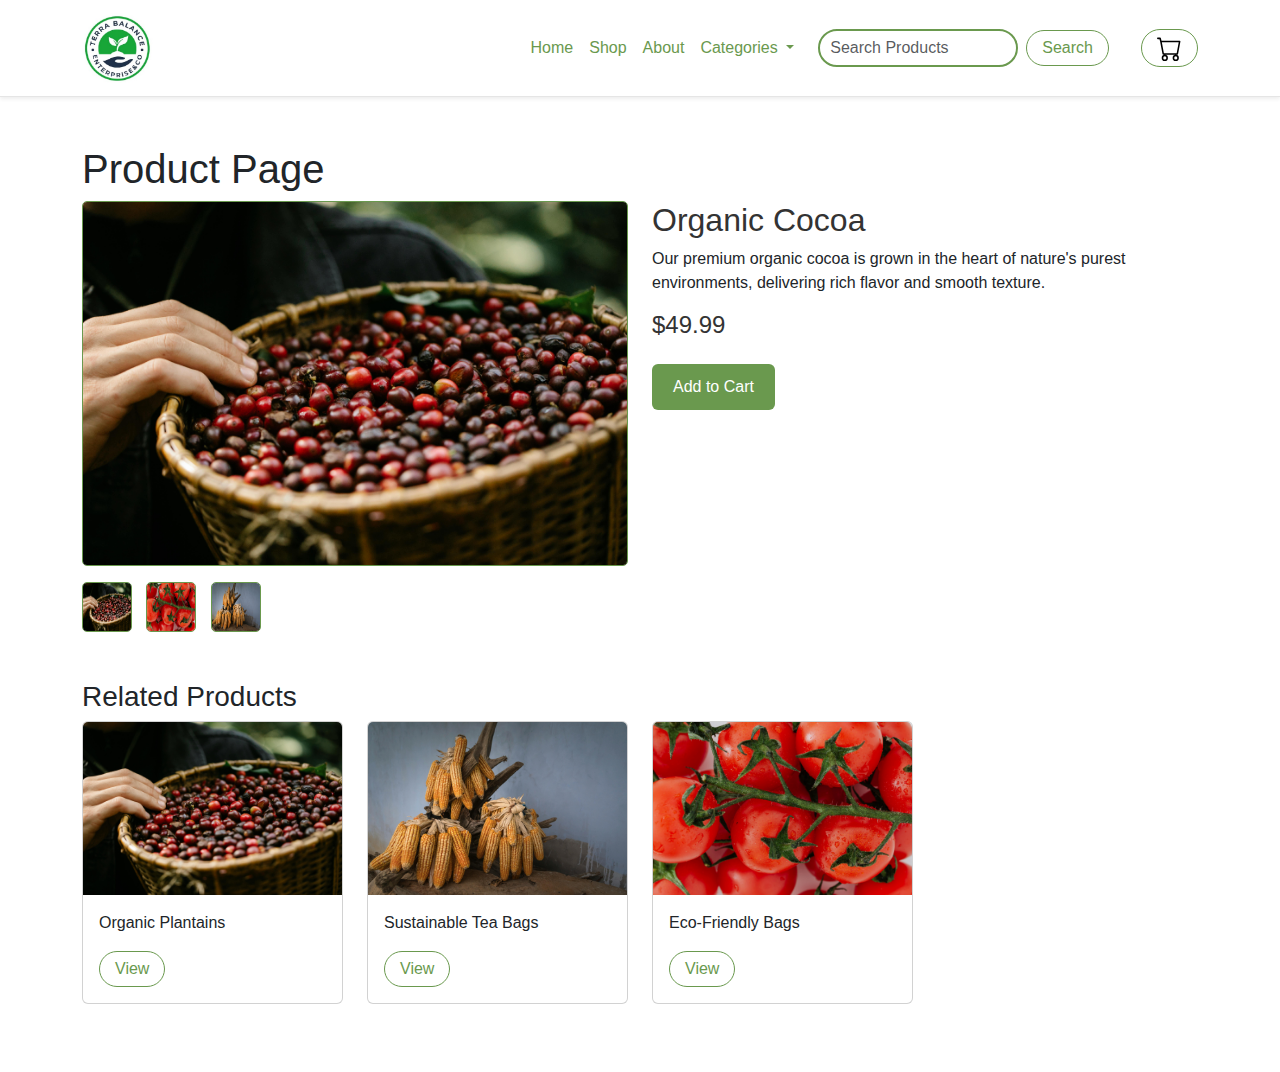
==== index.html @ 192c796f "initial commit" ====
<!DOCTYPE html>
<html lang="en">
<head>
    <meta name="description" content="Terra Balance | Products Page">
    <meta name="author" content="Terra">
    <meta charset="UTF-8">
    <meta name="viewport" content="width=device-width, initial-scale=1.0">
    <title>Products | Terra Balance</title>
    <link href="https://cdn.jsdelivr.net/npm/bootstrap@5.3.3/dist/css/bootstrap.min.css" rel="stylesheet" integrity="sha384-QWTKZyjpPEjISv5WaRU9OFeRpok6YctnYmDr5pNlyT2bRjXh0JMhjY6hW+ALEwIH" crossorigin="anonymous">    
    <link rel="stylesheet" href="styles/styles.css">
</head>
<body>
    <nav class="navbar navbar-expand-lg bg-white shadow-sm">
        <div class="container">
            <!-- Logo -->
            <a class="navbar-brand" href="#">
                <img src="images/Screenshot 2024-12-16 181623.png" alt="terra-balance logo">
            </a>
            <!-- Toggler for mobile -->
            <button class="navbar-toggler" type="button" data-bs-toggle="collapse" data-bs-target="#navbarNav" aria-controls="navbarNav" aria-expanded="false" aria-label="Toggle navigation">
                <span class="navbar-toggler-icon"></span>
            </button>
            <!-- Navbar Links -->
            <div class="collapse navbar-collapse" id="navbarNav">
                <ul class="navbar-nav ms-auto mb-2 mb-lg-0">
                    <li class="nav-item">
                        <a class="nav-link active nav-text" href="index.html">Home</a>
                    </li>
                    <li class="nav-item">
                        <a class="nav-link nav-text" href="#">Shop</a>
                    </li>
                    <li class="nav-item">
                        <a class="nav-link nav-text" href="#">About</a>
                    </li>
                    <li class="nav-item dropdown">
                        <a class="nav-link dropdown-toggle nav-text" href="#" role="button" data-bs-toggle="dropdown">
                            Categories
                        </a>
                        <ul class="dropdown-menu">
                            <li><a class="dropdown-item" href="#">Cocoa</a></li>
                            <li><a class="dropdown-item" href="#">Plantains</a></li>
                            <li><hr class="dropdown-divider"></li>
                            <li><a class="dropdown-item" href="#">Other Products</a></li>
                        </ul>
                    </li>
                </ul>
                <!-- Search Form -->
                <form class="d-flex ms-3" role="search">
                    <input class="form-control me-2" type="search" placeholder="Search Products" aria-label="Search">
                    <button class="btn btn-outline-success btn-custom" type="submit">Search</button>
                </form>
    
                <!-- Cart Icon -->
                <div class="ms-3">
                    <a href="cart.html" class="btn btn-custom ms-3 position-relative">
                        <img src="images/cart.svg" alt="Cart Icon" style="width: 25px; height: 25px;">
                        <span id="cart-badge" class="position-absolute top-0 start-100 translate-middle badge rounded-pill" style="font-size: 0.8rem; display: none;">0</span>
                    </a>
                </div>
            </div>
        </div>
    </nav>




    <section class="product-description container my-5">
        <h1>Product Page</h1>
        <div class="row">
            <!-- Product Images -->
            <div class="col-md-6">
                <div class="product-images">
                    <!-- Main product image -->
                    <img id="main-image" src="images/karnel.jpg" alt="Product" class="img-fluid">
                    <!-- Thumbnail images -->
                    <div class="thumbnail-images mt-3">
                        <img src="images/karnel.jpg" alt="Thumbnail 1" class="thumb-image" onclick="changeImage(this)">
                        <img src="images/tomatoes.jpg" alt="Thumbnail 2" class="thumb-image" onclick="changeImage(this)">
                        <img src="images/pexels-quang-nguyen-vinh-222549-2131901.jpg" alt="Thumbnail 3" class="thumb-image" onclick="changeImage(this)">
                    </div>
                </div>
            </div>
            
            <!-- Product Information -->
            <div class="col-md-6">
                <h2 id="product-name">Organic Cocoa</h2>
                <p id="product-description">Our premium organic cocoa is grown in the heart of nature's purest environments, delivering rich flavor and smooth texture.</p>
                <h4 id="product-price">$49.99</h4>
            
                <!-- Add to Cart / Increment Button -->
                <div class="cart-control mt-4">
                    <button id="add-to-cart-btn" class="btn bt-sec">Add to Cart</button>
                    <div id="increment-btns" class="d-none mt-3 d-flex align-items-center">
                        <button id="decrease-btn" class="btn bt-sec me-3">-</button> <!-- Move minus button to the left -->
                        <span id="quantity" class="mx-3">1</span> <!-- Quantity display in the center -->
                        <button id="increase-btn" class="btn bt-sec">+</button> <!-- Plus button stays on the right -->
                    </div>
                </div>
                
            </div>
            
        
        <!-- Related Products Section -->
        <div class="related-products mt-5">
            <h3>Related Products</h3>
            <div class="row" id="related-products">
                <!-- Example related products -->
                <div class="col-md-3">
                    <div class="card">
                        <img src="images/karnel.jpg" class="card-img-top" alt="Related Product 1">
                        <div class="card-body">
                            <p class="card-text">Organic Plantains</p>
                            <button class="btn btn-custom">View</button>
                        </div>
                    </div>
                </div>
                <div class="col-md-3">
                    <div class="card">
                        <img src="images/pexels-quang-nguyen-vinh-222549-2131901.jpg" class="card-img-top" alt="Related Product 2">
                        <div class="card-body">
                            <p class="card-text">Sustainable Tea Bags</p>
                            <button class="btn btn-custom">View</button>
                        </div>
                    </div>
                </div>
                <div class="col-md-3">
                    <div class="card">
                        <img src="images/tomatoes.jpg" class="card-img-top" alt="Related Product 3">
                        <div class="card-body">
                            <p class="card-text">Eco-Friendly Bags</p>
                            <button class="btn btn-custom">View</button>
                        </div>
                    </div>
                </div>
            </div>
        </div>
    </section>


    <!-- JS -->

    





    <!-- JS & Bootstrap JS -->
    <script src="https://cdn.jsdelivr.net/npm/bootstrap@5.3.3/dist/js/bootstrap.bundle.min.js" integrity="sha384-YvpcrYf0tY3lHB60NNkmXc5s9fDVZLESaAA55NDzOxhy9GkcIdslK1eN7N6jIeHz" crossorigin="anonymous"></script>
    <script src="js/main.js"></script>
    <script>
        let cart = JSON.parse(localStorage.getItem('cart')) || [];
    
        // Function to save cart to localStorage
        function saveCart() {
            localStorage.setItem('cart', JSON.stringify(cart));
            updateCartIcon();
        }
    
        // Update Cart Icon
        function updateCartIcon() {
            const cartBadge = document.getElementById("cart-badge");
            const totalItems = cart.reduce((total, item) => total + item.quantity, 0);
            if (totalItems > 0) {
                cartBadge.style.display = "block";
                cartBadge.textContent = totalItems;
            } else {
                cartBadge.style.display = "none";
            }
        }
    
        // Find a cart item by product ID
        function findCartItem(productId) {
            return cart.find(item => item.id === productId);
        }
    
        // Handle Add to Cart button click
        document.getElementById("add-to-cart-btn").addEventListener("click", function() {
            const productId = "12345";  // Replace with actual product ID
            const productName = document.getElementById("product-name").textContent;
            const productPrice = parseFloat(document.getElementById("product-price").textContent.replace('$', ''));
            const quantity = parseInt(document.getElementById("quantity").value);
    
            let cartItem = findCartItem(productId);
            if (cartItem) {
                cartItem.quantity += quantity;  // Update quantity if the product is already in the cart
            } else {
                cartItem = {
                    id: productId,
                    name: productName,
                    price: productPrice,
                    quantity: quantity
                };
                cart.push(cartItem);  // Add new product to the cart
            }
    
            // Save cart to localStorage
            saveCart();
    
            // Optionally, update the UI (like quantity of items in cart)
            updateCartIcon();
        });
    
        // Initialize cart icon on page load
        window.addEventListener("load", function() {
            updateCartIcon();
        });
    </script>

</body>
</html>
---- styles/styles.css ----
/* Terra Balance Colors */
:root {
    --primary-color: #6A994E; /* Text Color */
    --secondary-color: #386641; /* Logo and Buttons */
    --accent-color: #A7C957; /* Lighter green */
    --white-color: #FFFFFF;
    --shadow-color: rgba(0, 0, 0, 0.1);
}

/* General Reset */
body {
    margin: 0;
    padding: 0;
    font-family: Arial, sans-serif;
}

/* Navbar Customizations */
.navbar {
    border-bottom: 1px solid var(--shadow-color);
}

.navbar-brand {
    color: var(--secondary-color) !important;
}

.nav-text {
    color: var(--primary-color) !important;
    font-weight: 500;
    transition: color 0.3s ease;
}

/* Logo Size Control */
.navbar-brand img {
    height: 70px; /* Adjust the height to your preferred size */
    width: auto;  /* Maintain aspect ratio */
}

.nav-text:hover {
    color: var(--accent-color) !important;
}

/* Dropdown Menu */
.dropdown-menu {
    border: none;
    box-shadow: 0px 4px 8px var(--shadow-color);
}

.dropdown-item {
    color: var(--primary-color);
}

.dropdown-item:hover {
    background-color: var(--accent-color);
    color: var(--white-color);
}

/* Search Form */
form {
    display: flex;
    align-items: center;
}

input[type="search"] {
    border: 2px solid var(--primary-color);
    padding: 5px 10px;
    border-radius: 30px;
    width: 200px;
    margin-right: 10px;
    transition: all 0.3s ease;
}

/* Focus effect on search input */
input[type="search"]:focus {
    outline: none;
    border-color: var(--secondary-color);
    box-shadow: 0px 0px 5px var(--secondary-color);
}

.bt-sec {
    color: var(--white-color);
    background-color: var(--primary-color);
}
.bt-sec:hover {
    background-color: var(--primary-color) !important;
    color: var(--white-color) !important;
    border-color: var(--primary-color) !important;
    box-shadow: none !important; /* Remove Bootstrap's shadow effect, if any */
    text-decoration: none !important; /* Remove underline or text styles, if added */
}


.btn-custom {
    border-color: var(--primary-color);
    color: var(--primary-color);
    border-radius: 30px;
    padding: 5px 15px;
    font-size: 1rem;
    transition: all 0.3s ease;
}


.btn-custom:hover {
    background-color: var(--primary-color);
    color: var(--white-color);
}

/* Product Images */
.product-images img {
    width: 100%;
    height: auto;
    border: solid 1px var(--primary-color);
    border-radius: 5px;
}

/* Thumbnail images */
.thumbnail-images img {
    width: 50px;
    height: 50px;
    margin-right: 10px;
    cursor: pointer;
    transition: opacity 0.3s ease;
}

.thumbnail-images img:hover {
    opacity: 0.7;
}

/* Product Information */
.product-description h2, .product-description h4 {
    color: #333;
}

.cart-control button {
    padding: 10px 20px;
}

/* Related Products */
.related-products .card {
    margin-bottom: 20px;
}

.related-products .card img {
    width: 100%;
    height: auto;
}
.increment-btn {
    padding: 5px 10px; /* Adjust the padding to make it smaller */
    background-color: var(--secondary-color); /* Ensure it matches your color scheme */
    color: var(--white-color); /* Text color for contrast */
}
#cart-badge {
    background-color: var(--accent-color); /* Color matching your theme */
    color: var(--white-color);
    font-size: 0.8rem;
    display: none; /* Hidden by default */
    min-width: 1.5rem;
    height: 1.5rem;
    line-height: 1.5rem;
    text-align: center;
    border-radius: 50%;
}


/* Cart Page Styling */
.cart-page {
    padding: 30px;
    background-color: var(--white-color);
    box-shadow: 0px 4px 8px var(--shadow-color);
    border-radius: 10px;
    max-width: 1200px;
    margin: 0 auto;
}

/* Cart Header */
.cart-page h2 {
    font-size: 2rem;
    color: var(--primary-color);
    margin-bottom: 20px;
}

/* Cart Items Container */
#cart-items {
    margin-bottom: 20px;
}

/* Individual Cart Item Styling */
#cart-items .cart-item {
    padding: 15px;
    border: 1px solid #ddd;
    border-radius: 8px;
    background-color: #f7f7f7;
    margin-bottom: 15px;
    display: flex;
    justify-content: space-between;
    align-items: center;
}

.cart-item img {
    width: 80px;
    height: 80px;
    border-radius: 5px;
}

.cart-item h5 {
    font-size: 1.25rem;
    color: var(--primary-color);
}

.cart-item p {
    font-size: 1rem;
    color: #555;
}

.cart-item .remove-btn {
    background-color: var(--secondary-color);
    color: var(--white-color);
    border: none;
    padding: 5px 10px;
    border-radius: 5px;
    cursor: pointer;
    transition: background-color 0.3s ease;
}

.cart-item .remove-btn:hover {
    background-color: var(--accent-color);
}

/* Cart Summary */
.cart-summary {
    margin-top: 30px;
    padding: 20px;
    background-color: #f7f7f7;
    border-radius: 8px;
    box-shadow: 0px 4px 8px var(--shadow-color);
}

.cart-summary h4 {
    font-size: 1.5rem;
    color: var(--primary-color);
}

.cart-summary p {
    font-size: 1.1rem;
    color: #555;
    margin-bottom: 10px;
}

/* Checkout Button */
.checkout-btn {
    display: block;
    width: 100%;
    padding: 15px;
    background-color: var(--secondary-color);
    color: var(--white-color);
    font-size: 1.2rem;
    text-align: center;
    border: none;
    border-radius: 5px;
    cursor: pointer;
    transition: background-color 0.3s ease;
}

.checkout-btn:hover {
    background-color: var(--accent-color);
}

/* Quantity Controls */
.cart-item .increment-btn {
    padding: 5px 10px; /* Adjust padding for smaller size */
    background-color: var(--secondary-color); /* Matches the theme */
    color: var(--white-color); /* Text color for contrast */
    border: none;
    border-radius: 5px;
    cursor: pointer;
}

.cart-item .increment-btn:hover {
    background-color: var(--accent-color);
}

/* Cart Badge Styling */
#cart-badge {
    background-color: var(--accent-color); /* Matching theme */
    color: var(--white-color);
    font-size: 0.8rem;
    display: none; /* Hidden by default */
    min-width: 1.5rem;
    height: 1.5rem;
    line-height: 1.5rem;
    text-align: center;
    border-radius: 50%;
}
#cart-items img {
    max-width: 100%;
    height: auto;
    border-radius: 8px;
}
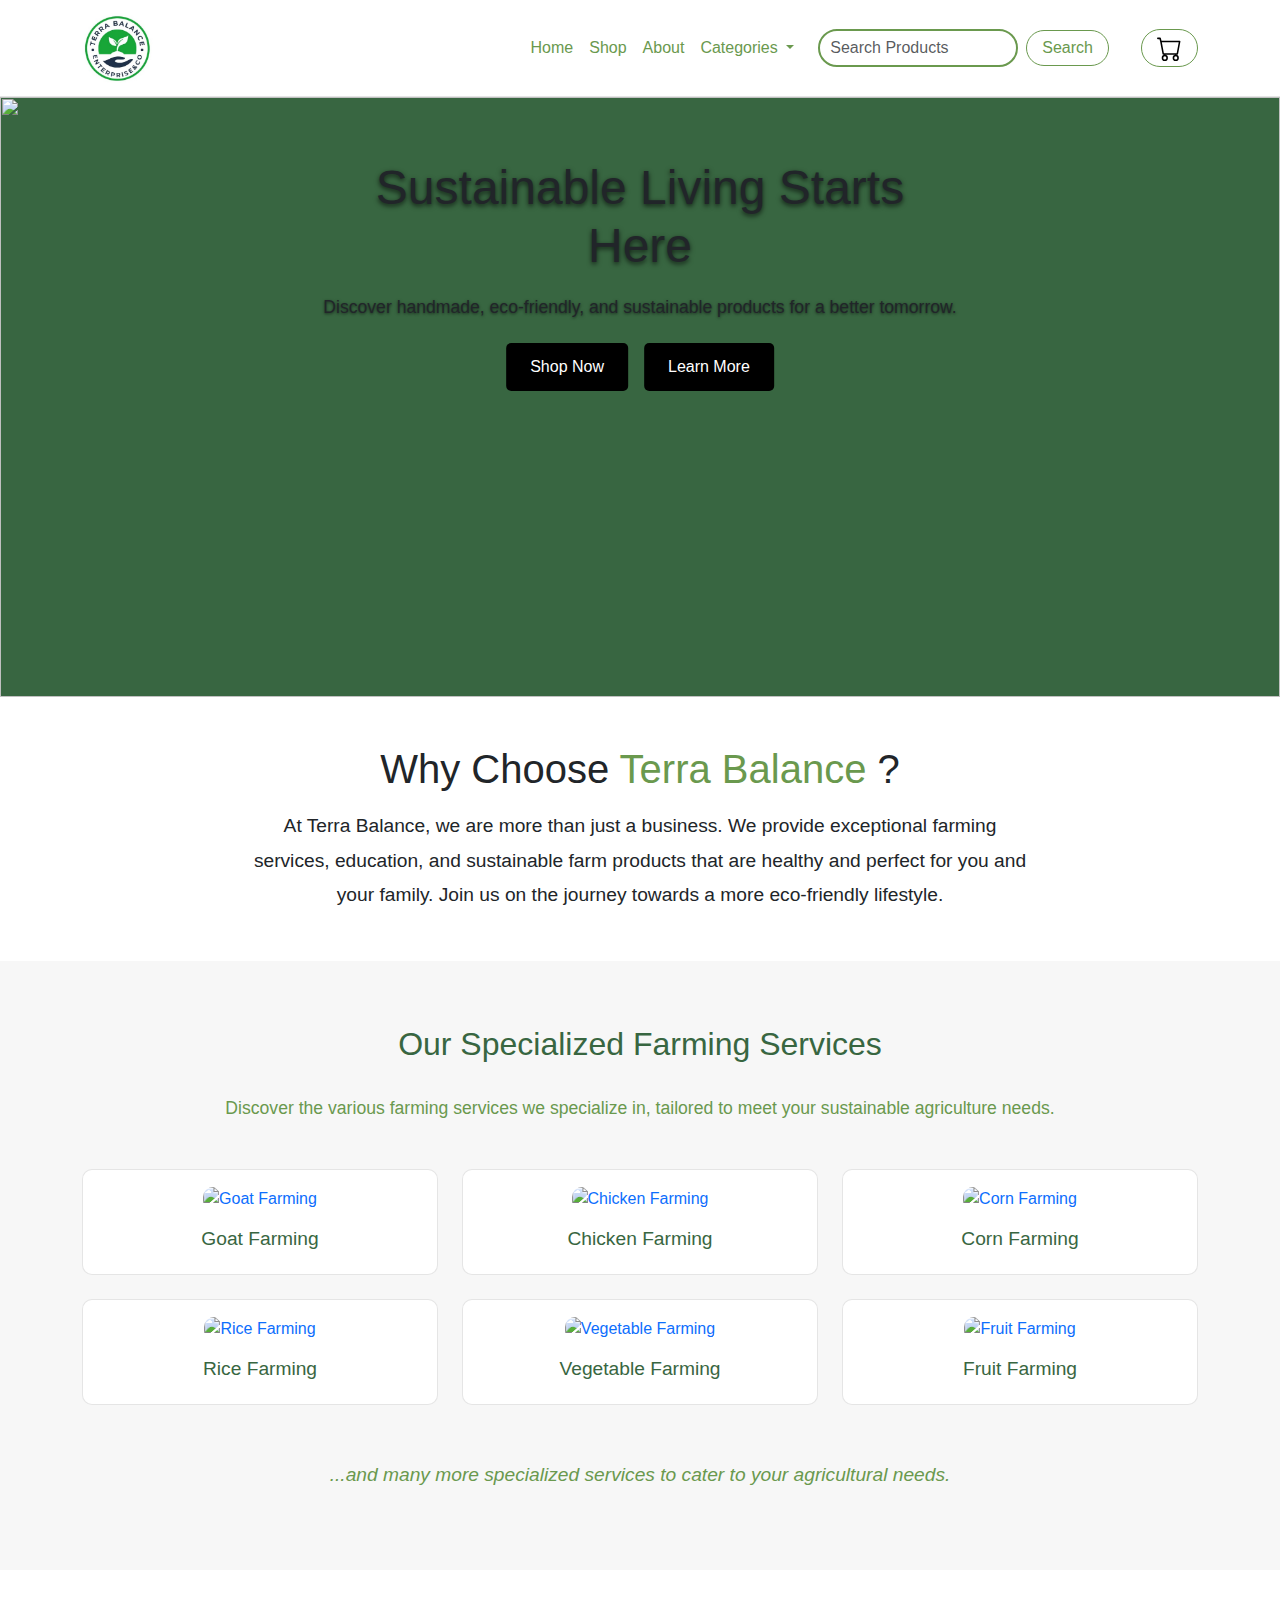
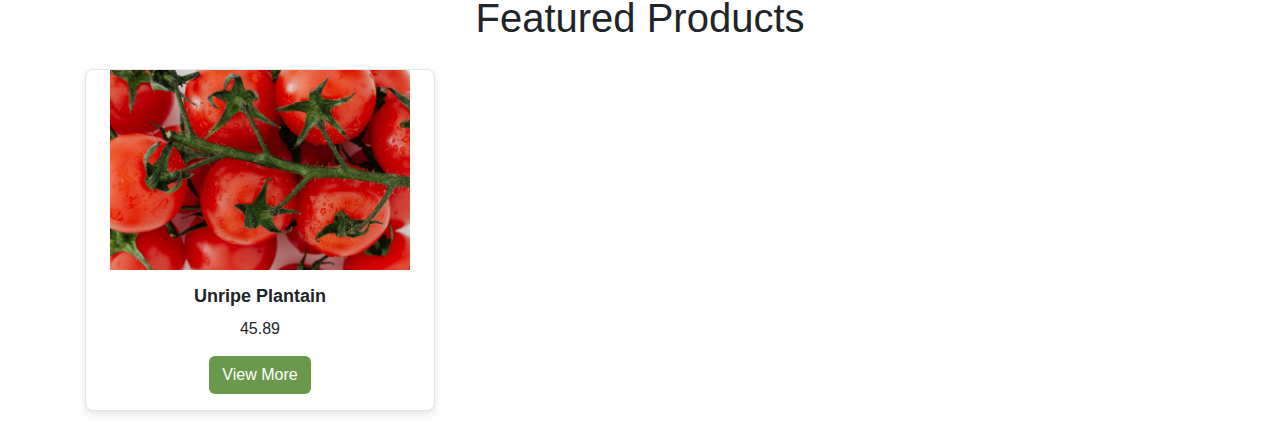
==== commit 029e2d63: "pages re-order" ====
--- a/index.html
+++ b/index.html
@@ -5,7 +5,7 @@
     <meta name="author" content="Terra">
     <meta charset="UTF-8">
     <meta name="viewport" content="width=device-width, initial-scale=1.0">
-    <title>Products | Terra Balance</title>
+    <title>Home | Terra Balance</title>
     <link href="https://cdn.jsdelivr.net/npm/bootstrap@5.3.3/dist/css/bootstrap.min.css" rel="stylesheet" integrity="sha384-QWTKZyjpPEjISv5WaRU9OFeRpok6YctnYmDr5pNlyT2bRjXh0JMhjY6hW+ALEwIH" crossorigin="anonymous">    
     <link rel="stylesheet" href="styles/styles.css">
 </head>
@@ -27,7 +27,7 @@
                         <a class="nav-link active nav-text" href="index.html">Home</a>
                     </li>
                     <li class="nav-item">
-                        <a class="nav-link nav-text" href="#">Shop</a>
+                        <a class="nav-link nav-text" href="products.html">Shop</a>
                     </li>
                     <li class="nav-item">
                         <a class="nav-link nav-text" href="#">About</a>
@@ -63,149 +63,124 @@
 
 
 
+    <main>
 
-    <section class="product-description container my-5">
-        <h1>Product Page</h1>
-        <div class="row">
-            <!-- Product Images -->
-            <div class="col-md-6">
-                <div class="product-images">
-                    <!-- Main product image -->
-                    <img id="main-image" src="images/karnel.jpg" alt="Product" class="img-fluid">
-                    <!-- Thumbnail images -->
-                    <div class="thumbnail-images mt-3">
-                        <img src="images/karnel.jpg" alt="Thumbnail 1" class="thumb-image" onclick="changeImage(this)">
-                        <img src="images/tomatoes.jpg" alt="Thumbnail 2" class="thumb-image" onclick="changeImage(this)">
-                        <img src="images/pexels-quang-nguyen-vinh-222549-2131901.jpg" alt="Thumbnail 3" class="thumb-image" onclick="changeImage(this)">
+        <section class="hero">
+            <img src="images\pexels-quang-nguyen-vinh-222549-2131784.jpg" alt="" class="hero-image">
+            <h1>Sustainable Living Starts Here</h1>
+            <p class="hero-para">Discover handmade, eco-friendly, and sustainable products for a better tomorrow.</p>
+            <div class="hero-buttons">
+                <a href="products.html" class="btn bt-sec">Shop Now</a>
+                <a href="" class="btn bt-sec">Learn More</a>
+            </div>
+        </section>
+    
+        <section class="company-brief container-fluid">
+            <div class="container brief-contents">
+                <h2 class="section-title">Why Choose <span>Terra Balance</span> ?</h2>
+                <p class="brief-text">
+                    At Terra Balance, we are more than just a business. We provide exceptional farming services, education, and sustainable farm products that are healthy and perfect for you and your family. Join us on the journey towards a more eco-friendly lifestyle.
+                </p>
+            </div>
+        </section>
+    
+    
+        <section class="specialized-farming container-fluid">
+            <div class="container">
+                <h2 class="section-title-ii">Our Specialized Farming Services</h2>
+                <p class="section-description">Discover the various farming services we specialize in, tailored to meet your sustainable agriculture needs.</p>
+                <div class="row farming-cards">
+                    <div class="col-md-4 col-sm-6 mb-4">
+                        <a href="#" class="farming-card">
+                            <img src="media\images\tomatoes.jpg" alt="Goat Farming">
+                            <h3>Goat Farming</h3>
+                        </a>
+                    </div>
+                    <div class="col-md-4 col-sm-6 mb-4">
+                        <a href="#" class="farming-card">
+                            <img src="/static/images/chicken-farming.jpg" alt="Chicken Farming">
+                            <h3>Chicken Farming</h3>
+                        </a>
+                    </div>
+                    <div class="col-md-4 col-sm-6 mb-4">
+                        <a href="#" class="farming-card">
+                            <img src="/static/images/corn-farming.jpg" alt="Corn Farming">
+                            <h3>Corn Farming</h3>
+                        </a>
+                    </div>
+                    <div class="col-md-4 col-sm-6 mb-4">
+                        <a href="#" class="farming-card">
+                            <img src="/static/images/rice-farming.jpg" alt="Rice Farming">
+                            <h3>Rice Farming</h3>
+                        </a>
+                    </div>
+                    <div class="col-md-4 col-sm-6 mb-4">
+                        <a href="#" class="farming-card">
+                            <img src="/static/images/vegetable-farming.jpg" alt="Vegetable Farming">
+                            <h3>Vegetable Farming</h3>
+                        </a>
+                    </div>
+                    <div class="col-md-4 col-sm-6 mb-4">
+                        <a href="#" class="farming-card">
+                            <img src="/static/images/fruit-farming.jpg" alt="Fruit Farming">
+                            <h3>Fruit Farming</h3>
+                        </a>
                     </div>
                 </div>
+                <p class="section-footer">...and many more specialized services to cater to your agricultural needs.</p>
             </div>
+        </section>
+    
+    
+        <section>
+            <h1 class="text-center my-4">Featured Products</h1>
+            <div class="container">
+                <div class="row">
+
+                    <div class="col-md-4 mb-4">
+                        <div class="card featured-card">
+                            <img 
+                                src="images/tomatoes.jpg" 
+                                class="card-img-top" 
+                                alt=""
+                            >
+                            <div class="card-body text-center">
+                                <h5 class="card-title">Unripe Plantain</h5>
+                                <p class="card-price">45.89</p>
+                                <a href="products.html" class="btn bt-sec">
+                                    View More
+                                </a>
+                            </div>
+                        </div>
+                    </div>                
+            </div>
+    </div>
+    
             
-            <!-- Product Information -->
-            <div class="col-md-6">
-                <h2 id="product-name">Organic Cocoa</h2>
-                <p id="product-description">Our premium organic cocoa is grown in the heart of nature's purest environments, delivering rich flavor and smooth texture.</p>
-                <h4 id="product-price">$49.99</h4>
-            
-                <!-- Add to Cart / Increment Button -->
-                <div class="cart-control mt-4">
-                    <button id="add-to-cart-btn" class="btn bt-sec">Add to Cart</button>
-                    <div id="increment-btns" class="d-none mt-3 d-flex align-items-center">
-                        <button id="decrease-btn" class="btn bt-sec me-3">-</button> <!-- Move minus button to the left -->
-                        <span id="quantity" class="mx-3">1</span> <!-- Quantity display in the center -->
-                        <button id="increase-btn" class="btn bt-sec">+</button> <!-- Plus button stays on the right -->
-                    </div>
-                </div>
-                
-            </div>
-            
+        </section>
         
-        <!-- Related Products Section -->
-        <div class="related-products mt-5">
-            <h3>Related Products</h3>
-            <div class="row" id="related-products">
-                <!-- Example related products -->
-                <div class="col-md-3">
-                    <div class="card">
-                        <img src="images/karnel.jpg" class="card-img-top" alt="Related Product 1">
-                        <div class="card-body">
-                            <p class="card-text">Organic Plantains</p>
-                            <button class="btn btn-custom">View</button>
-                        </div>
-                    </div>
-                </div>
-                <div class="col-md-3">
-                    <div class="card">
-                        <img src="images/pexels-quang-nguyen-vinh-222549-2131901.jpg" class="card-img-top" alt="Related Product 2">
-                        <div class="card-body">
-                            <p class="card-text">Sustainable Tea Bags</p>
-                            <button class="btn btn-custom">View</button>
-                        </div>
-                    </div>
-                </div>
-                <div class="col-md-3">
-                    <div class="card">
-                        <img src="images/tomatoes.jpg" class="card-img-top" alt="Related Product 3">
-                        <div class="card-body">
-                            <p class="card-text">Eco-Friendly Bags</p>
-                            <button class="btn btn-custom">View</button>
-                        </div>
-                    </div>
-                </div>
-            </div>
-        </div>
-    </section>
+        
+        
+        
+    
+    
+    
+    
+    </main>
 
-
-    <!-- JS -->
-
-    
+      
 
 
 
 
 
+
+    <!-- JS -->
+
     <!-- JS & Bootstrap JS -->
     <script src="https://cdn.jsdelivr.net/npm/bootstrap@5.3.3/dist/js/bootstrap.bundle.min.js" integrity="sha384-YvpcrYf0tY3lHB60NNkmXc5s9fDVZLESaAA55NDzOxhy9GkcIdslK1eN7N6jIeHz" crossorigin="anonymous"></script>
     <script src="js/main.js"></script>
-    <script>
-        let cart = JSON.parse(localStorage.getItem('cart')) || [];
-    
-        // Function to save cart to localStorage
-        function saveCart() {
-            localStorage.setItem('cart', JSON.stringify(cart));
-            updateCartIcon();
-        }
-    
-        // Update Cart Icon
-        function updateCartIcon() {
-            const cartBadge = document.getElementById("cart-badge");
-            const totalItems = cart.reduce((total, item) => total + item.quantity, 0);
-            if (totalItems > 0) {
-                cartBadge.style.display = "block";
-                cartBadge.textContent = totalItems;
-            } else {
-                cartBadge.style.display = "none";
-            }
-        }
-    
-        // Find a cart item by product ID
-        function findCartItem(productId) {
-            return cart.find(item => item.id === productId);
-        }
-    
-        // Handle Add to Cart button click
-        document.getElementById("add-to-cart-btn").addEventListener("click", function() {
-            const productId = "12345";  // Replace with actual product ID
-            const productName = document.getElementById("product-name").textContent;
-            const productPrice = parseFloat(document.getElementById("product-price").textContent.replace('$', ''));
-            const quantity = parseInt(document.getElementById("quantity").value);
-    
-            let cartItem = findCartItem(productId);
-            if (cartItem) {
-                cartItem.quantity += quantity;  // Update quantity if the product is already in the cart
-            } else {
-                cartItem = {
-                    id: productId,
-                    name: productName,
-                    price: productPrice,
-                    quantity: quantity
-                };
-                cart.push(cartItem);  // Add new product to the cart
-            }
-    
-            // Save cart to localStorage
-            saveCart();
-    
-            // Optionally, update the UI (like quantity of items in cart)
-            updateCartIcon();
-        });
-    
-        // Initialize cart icon on page load
-        window.addEventListener("load", function() {
-            updateCartIcon();
-        });
-    </script>
+
 
 </body>
 </html>
--- a/styles/styles.css
+++ b/styles/styles.css
@@ -13,6 +13,9 @@
     padding: 0;
     font-family: Arial, sans-serif;
 }
+a {
+    text-decoration: none;
+}
 
 /* Navbar Customizations */
 .navbar {
@@ -144,7 +147,7 @@
     height: auto;
 }
 .increment-btn {
-    padding: 5px 10px; /* Adjust the padding to make it smaller */
+    padding: 3px 5px; /* Adjust the padding to make it smaller */
     background-color: var(--secondary-color); /* Ensure it matches your color scheme */
     color: var(--white-color); /* Text color for contrast */
 }
@@ -296,4 +299,256 @@
     border-radius: 8px;
 }
 
-
+.card {
+    transition: transform 0.3s ease, box-shadow 0.3s ease;
+    box-shadow: 0px 4px 8px rgba(0, 0, 0, 0.1);
+    margin: 3px;
+  }
+  
+  .card:hover {
+    transform: translateY(-10px);
+    box-shadow: 0px 8px 16px rgba(0, 0, 0, 0.2);
+  }
+  
+  .card img {
+    object-fit: contain;
+    height: 200px;
+  }
+  
+
+
+  /* home page styles */
+  .hero {
+    position: relative;
+    text-align: center;
+    background-color: var(--secondary-color);
+}
+
+.hero img {
+    width: 100%;
+    height: 600px; /* Keep your specified height */
+    object-fit: cover;
+    display: block;
+}
+  .hero h1 {
+    font-family: var(--font-heading);
+    font-size: 3rem;
+    position: absolute;
+    top: 20%;
+    left: 50%;
+    transform: translate(-50%, -50%);
+    color: var(--accent2-color);
+    z-index: 1;
+    text-shadow: 0 2px 5px rgba(0, 0, 0, 0.7); /* Enhances text readability */
+    margin: 0;
+}
+
+.hero-para {
+    font-family: var(--font-heading);
+    position: absolute;
+    font-size: 1.1rem;
+    top: 35%;
+    left: 50%;
+    transform: translate(-50%, -50%);
+    color: var(--accent2-color);
+    text-shadow: 0 1px 3px rgba(0, 0, 0, 0.6);
+    line-height: 1.5;
+    margin: 0;
+}
+
+.hero-buttons {
+    position: absolute;
+    top: 45%;
+    left: 50%;
+    transform: translate(-50%, -50%);
+    display: flex;
+    gap: 1rem;
+}
+
+.hero-buttons .btn {
+    font-family: var(--font-heading);
+    background-color: black; /* Ensures the button stands out */
+    color: #FFFFFF;
+    text-decoration: none;
+    padding: 0.75rem 1.5rem;
+    font-size: 1rem;
+    border: none;
+    border-radius: 5px;
+    cursor: pointer;
+    transition: transform 0.3s ease, background-color 0.3s ease;
+}
+
+.hero-buttons .btn:hover {
+    transform: scale(1.05); /* Slightly enlarges the button */
+    background-color: var(--accent3-color); /* Change to a distinct hover color */
+}
+
+/* Responsive Design */
+@media (max-width: 768px) {
+    .hero h1 {
+        font-size: 2.5rem;
+        top: 15%; /* Adjust top position */
+    }
+    .hero-para {
+        font-size: 1rem;
+        top: 30%; /* Adjust top position */
+    }
+    .hero-buttons {
+        top: 40%; /* Adjust button position */
+    }
+    .hero-buttons .btn {
+        font-size: 0.9rem;
+        padding: 0.5rem 1rem;
+    }
+}
+
+@media (max-width: 480px) {
+    .hero h1 {
+        font-size: 2rem;
+        top: 12%;
+    }
+    .hero-para {
+        font-size: 0.9rem;
+        top: 28%;
+    }
+    .hero-buttons {
+        top: 39%;
+    }
+    .hero-buttons .btn {
+        font-size: 0.8rem;
+        padding: 0.4rem 0.8rem;
+    }
+}
+/* Company Brief Section */
+.company-brief {
+    padding: 3rem 1.5rem;
+    text-align: center;
+}
+
+.brief-contents {
+    max-width: 800px;
+    margin: 0 auto;
+}
+
+.section-title {
+    font-family: var(--font-heading);
+    font-size: 2.5rem;
+    margin-bottom: 1rem;
+}
+.section-title span {
+    color: var(--primary-color);
+}
+
+.brief-text {
+    font-family: var(--font-body);
+    font-size: 1.2rem;
+    line-height: 1.8;
+    margin-bottom: 0;
+}
+
+/* Responsive Adjustments */
+@media (max-width: 768px) {
+    .section-title {
+        font-size: 2rem;
+    }
+    .brief-text {
+        font-size: 1rem;
+    }
+}
+/* Specialized Farming Section Styles */
+.specialized-farming {
+    background-color: #F7F7F7; /* Slightly off-white for contrast */
+    padding: 4rem 0;
+}
+
+.section-title-ii {
+    font-family: var(--primary-color);
+    text-align: center;
+    color: var(--secondary-color);
+    margin-bottom: 2rem;
+}
+
+.section-description {
+    text-align: center;
+    font-size: 1.1rem;
+    color: var(--primary-color);
+    margin-bottom: 3rem;
+}
+
+.farming-cards .farming-card {
+    display: block;
+    text-align: center;
+    border: 1px solid var(--shadow-color);
+    border-radius: 10px;
+    padding: 1rem;
+    transition: transform 0.3s, box-shadow 0.3s;
+    background-color: #FFF;
+}
+
+.farming-cards .farming-card:hover {
+    transform: scale(1.05);
+    box-shadow: 0 4px 15px var(--shadow-color);
+}
+
+.farming-cards .farming-card img {
+    width: 100%;
+    height: 150px;
+    object-fit: cover;
+    border-radius: 10px;
+}
+
+.farming-cards .farming-card h3 {
+    margin-top: 1rem;
+    font-size: 1.2rem;
+    color: var(--secondary-color);
+}
+
+.section-footer {
+    text-align: center;
+    margin-top: 2rem;
+    font-size: 1.2rem;
+    color: var(--primary-color);
+    font-style: italic;
+}
+/* featured products styles */
+.featured-card {
+    border: 1px solid var(--shadow-color);
+    transition: transform 0.3s ease, box-shadow 0.3s ease;
+    border-radius: 8px;
+}
+
+.featured-card img {
+    max-height: 200px;
+    object-fit: contain;
+    background-color: var(--accent4);
+}
+
+.featured-card .card-title {
+    color: var(--black);
+    font-size: 18px;
+    font-weight: bold;
+    margin-bottom: 10px;
+}
+
+.featured-card .card-price {
+    font-size: 16px;
+    color: var(--accent3);
+    margin-bottom: 15px;
+}
+
+.featured-card .btn-primary {
+    background-color: var(--accent1);
+    border-color: var(--accent1);
+    transition: background-color 0.3s ease;
+}
+
+.featured-card .btn-primary:hover {
+    background-color: var(--accent2);
+    border-color: var(--accent2);
+}
+
+.featured-card:hover {
+    transform: translateY(-5px);
+    box-shadow: 0 8px 12px rgba(0, 0, 0, 0.15);
+}
+/* end of home page styles */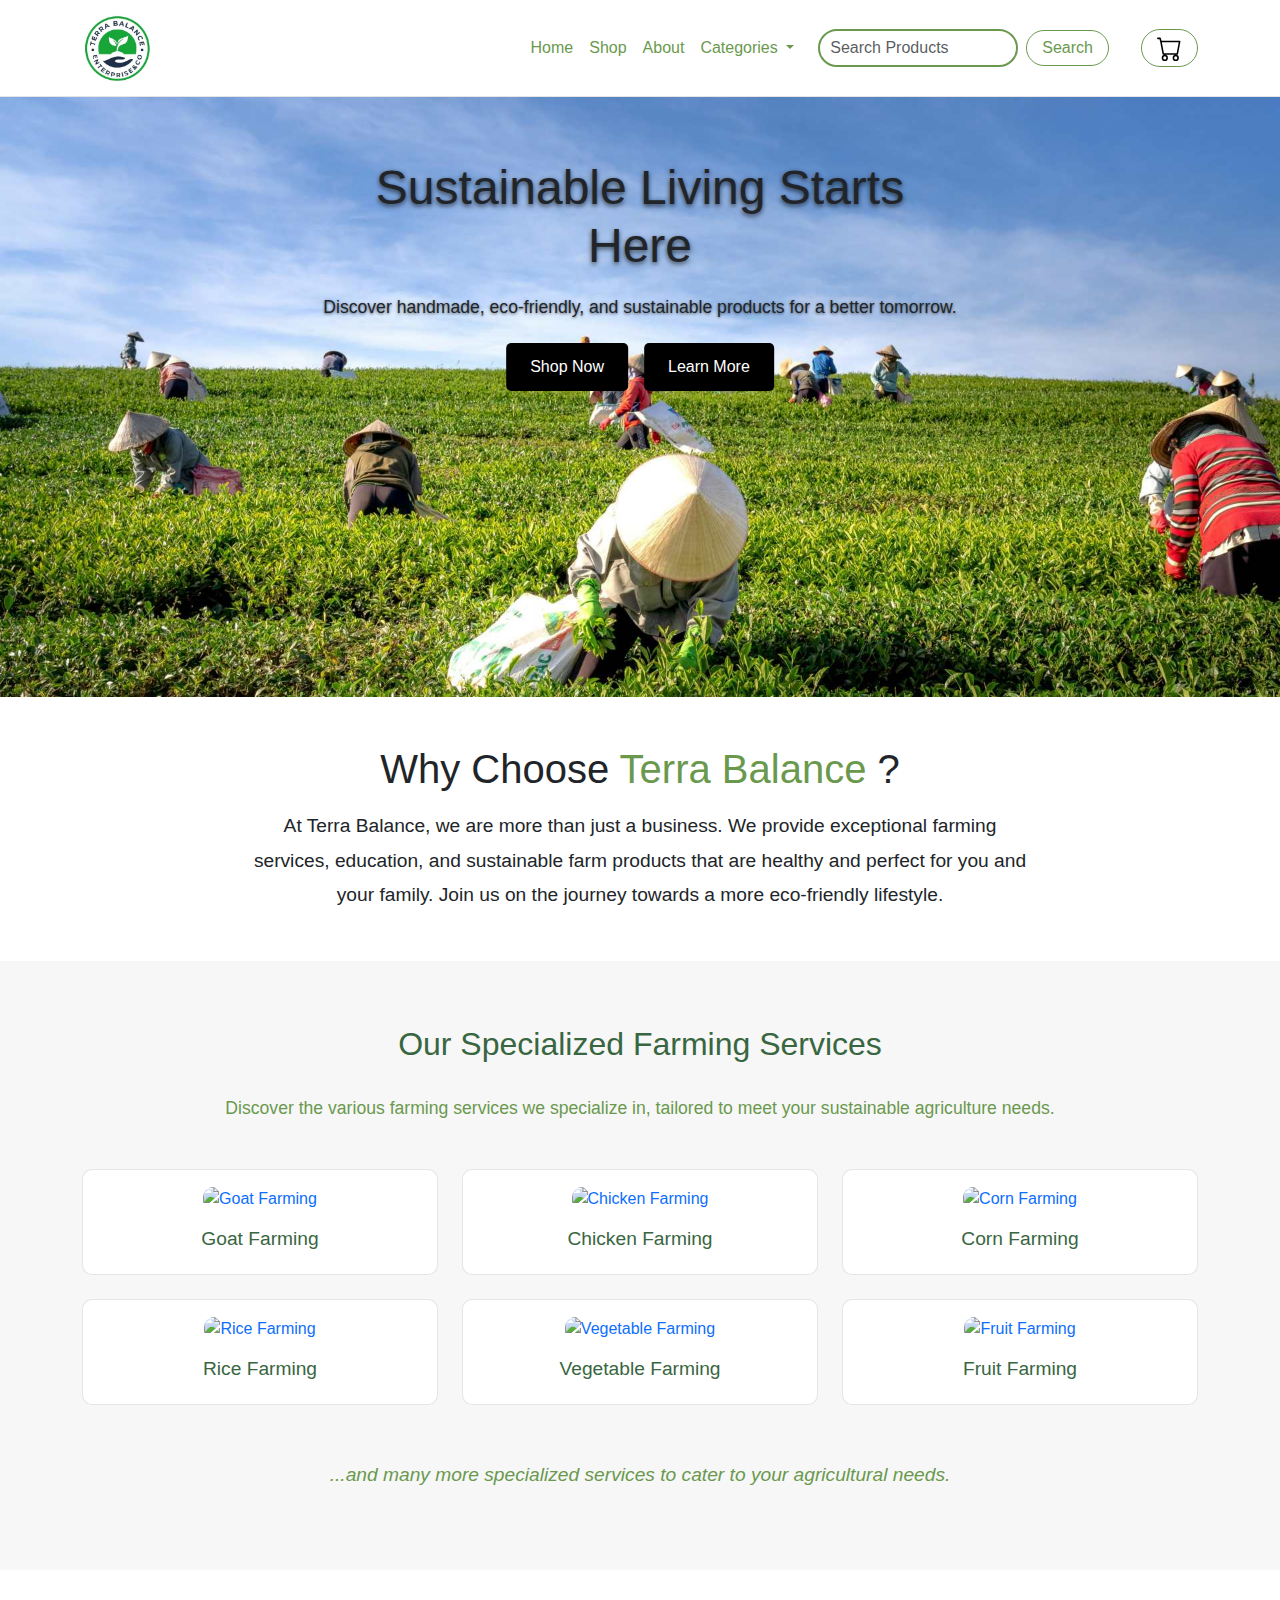
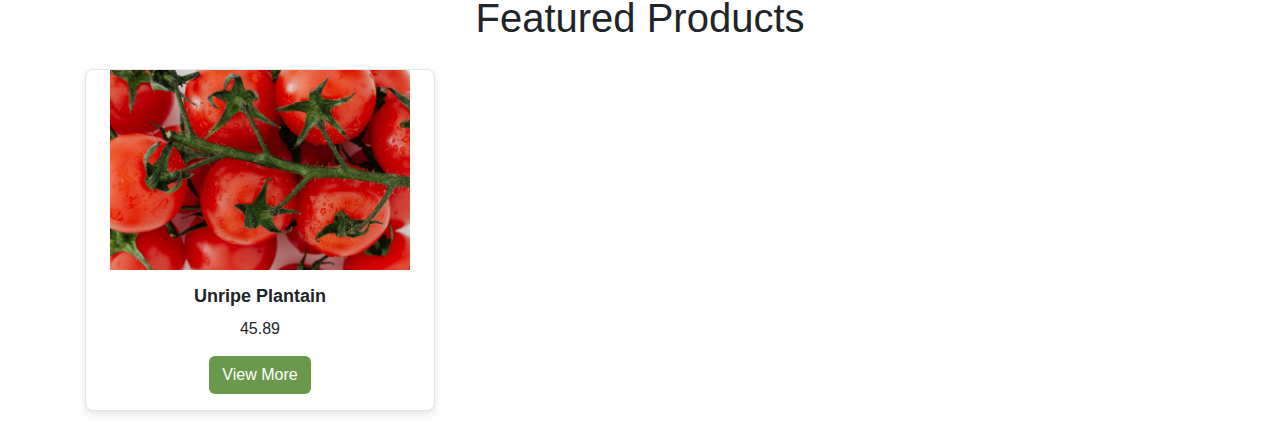
==== commit 0b37f856: "add to cart functionality" ====
--- a/index.html
+++ b/index.html
@@ -54,7 +54,7 @@
                 <div class="ms-3">
                     <a href="cart.html" class="btn btn-custom ms-3 position-relative">
                         <img src="images/cart.svg" alt="Cart Icon" style="width: 25px; height: 25px;">
-                        <span id="cart-badge" class="position-absolute top-0 start-100 translate-middle badge rounded-pill" style="font-size: 0.8rem; display: none;">0</span>
+                        <span id="cart-badge" class="cart-badge position-absolute top-0 start-100 translate-middle badge rounded-pill" style="font-size: 0.8rem; display: none;">0</span>
                     </a>
                 </div>
             </div>
@@ -66,7 +66,7 @@
     <main>
 
         <section class="hero">
-            <img src="images\pexels-quang-nguyen-vinh-222549-2131784.jpg" alt="" class="hero-image">
+            <img src="images/heroimage.jpg" alt="" class="hero-image">
             <h1>Sustainable Living Starts Here</h1>
             <p class="hero-para">Discover handmade, eco-friendly, and sustainable products for a better tomorrow.</p>
             <div class="hero-buttons">
--- a/styles/styles.css
+++ b/styles/styles.css
@@ -551,4 +551,38 @@
     transform: translateY(-5px);
     box-shadow: 0 8px 12px rgba(0, 0, 0, 0.15);
 }
-/* end of home page styles */+/* end of home page styles */
+
+.add-to-cart-success {
+    background-color: #4CAF50; /* Green background */
+    color: white;
+    padding: 10px;
+    border-radius: 5px;
+    margin-top: 10px;
+    text-align: center;
+}
+.customer-reviews {
+    border-top: 2px solid #A7C957;
+    padding-top: 20px;
+}
+
+.review {
+    background: #F2E8CF;
+    padding: 15px;
+    border-radius: 5px;
+    margin-bottom: 15px;
+}
+
+.review-text {
+    font-size: 1.1rem;
+    font-style: italic;
+    color: #6A994E;
+}
+
+.review-author {
+    font-size: 1rem;
+    color: #386641;
+    text-align: right;
+}
+
+
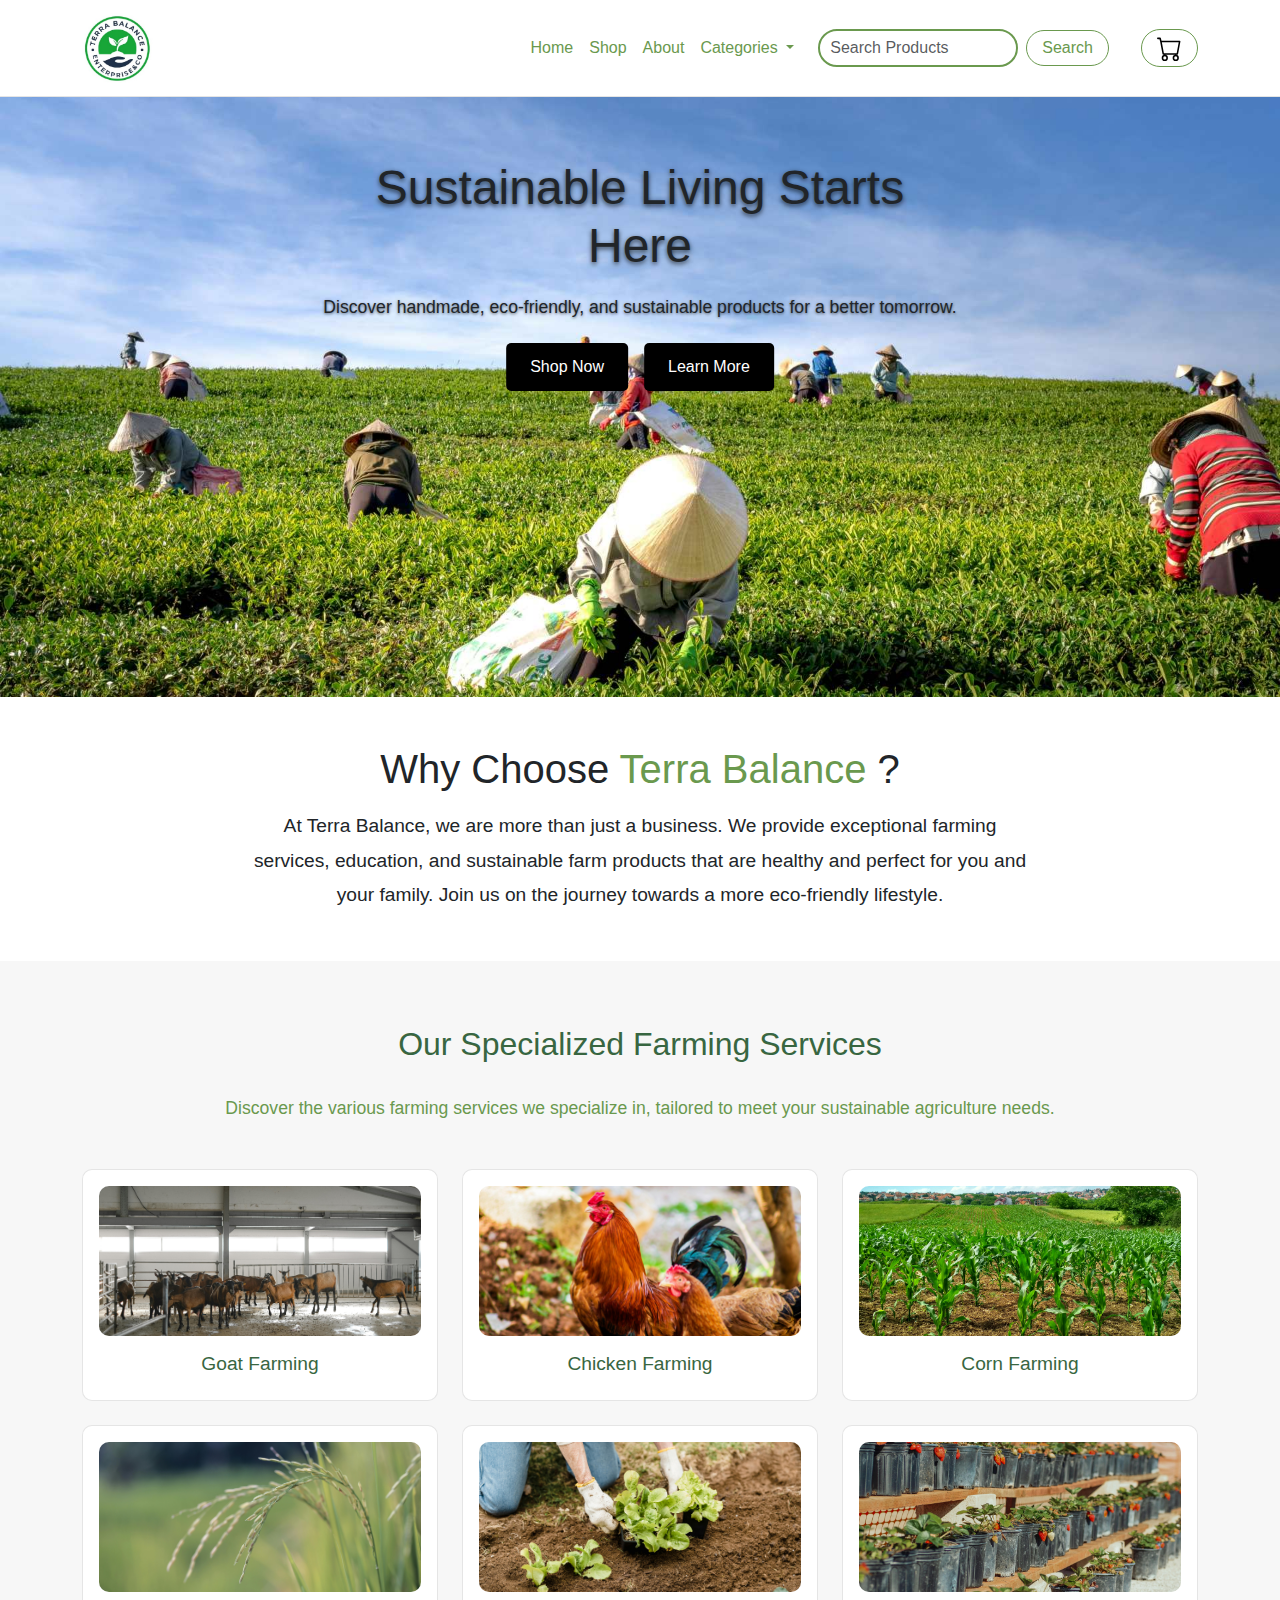
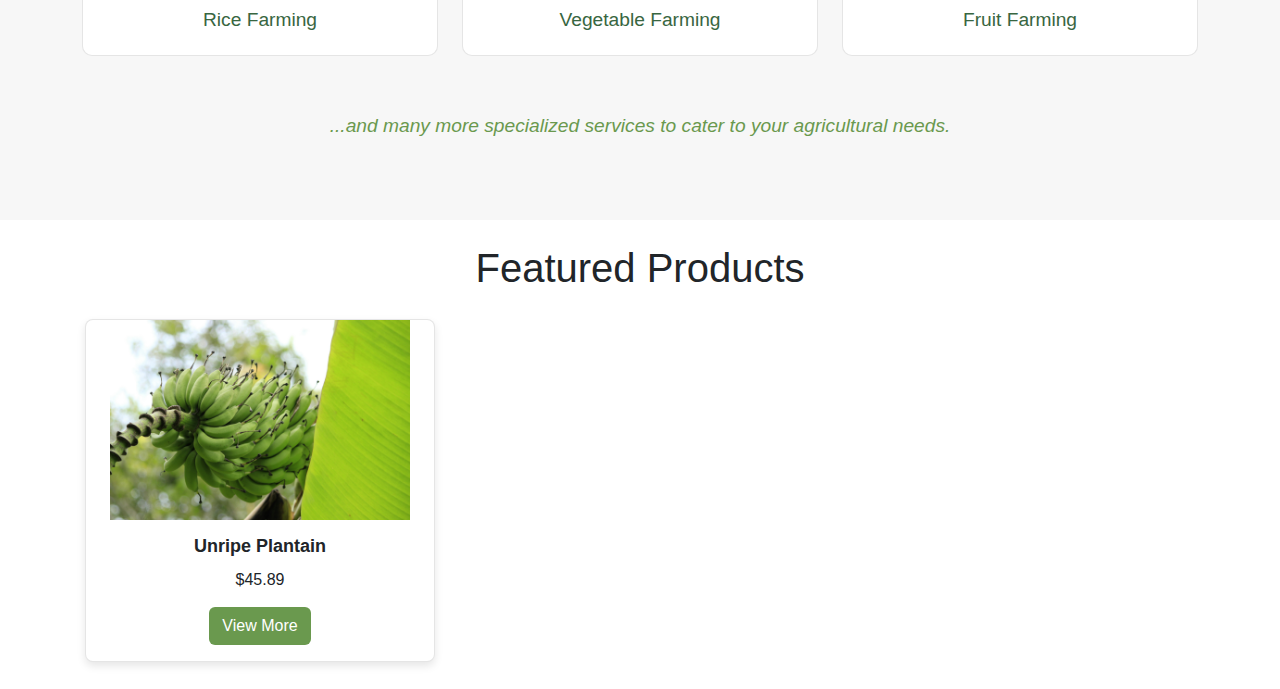
==== commit 4e884e1b: "." ====
--- a/index.html
+++ b/index.html
@@ -92,37 +92,37 @@
                 <div class="row farming-cards">
                     <div class="col-md-4 col-sm-6 mb-4">
                         <a href="#" class="farming-card">
-                            <img src="media\images\tomatoes.jpg" alt="Goat Farming">
+                            <img src="images/goat.jpg" alt="Goat Farming">
                             <h3>Goat Farming</h3>
                         </a>
                     </div>
                     <div class="col-md-4 col-sm-6 mb-4">
                         <a href="#" class="farming-card">
-                            <img src="/static/images/chicken-farming.jpg" alt="Chicken Farming">
+                            <img src="images/chicken.jpg" alt="Chicken Farming">
                             <h3>Chicken Farming</h3>
                         </a>
                     </div>
                     <div class="col-md-4 col-sm-6 mb-4">
                         <a href="#" class="farming-card">
-                            <img src="/static/images/corn-farming.jpg" alt="Corn Farming">
+                            <img src="images/corn.jpg" alt="Corn Farming">
                             <h3>Corn Farming</h3>
                         </a>
                     </div>
                     <div class="col-md-4 col-sm-6 mb-4">
                         <a href="#" class="farming-card">
-                            <img src="/static/images/rice-farming.jpg" alt="Rice Farming">
+                            <img src="images/rice.jpg" alt="Rice Farming">
                             <h3>Rice Farming</h3>
                         </a>
                     </div>
                     <div class="col-md-4 col-sm-6 mb-4">
                         <a href="#" class="farming-card">
-                            <img src="/static/images/vegetable-farming.jpg" alt="Vegetable Farming">
+                            <img src="images/vegetable.jpg" alt="Vegetable Farming">
                             <h3>Vegetable Farming</h3>
                         </a>
                     </div>
                     <div class="col-md-4 col-sm-6 mb-4">
                         <a href="#" class="farming-card">
-                            <img src="/static/images/fruit-farming.jpg" alt="Fruit Farming">
+                            <img src="images/fruit.jpg" alt="Fruit Farming">
                             <h3>Fruit Farming</h3>
                         </a>
                     </div>
@@ -140,13 +140,13 @@
                     <div class="col-md-4 mb-4">
                         <div class="card featured-card">
                             <img 
-                                src="images/tomatoes.jpg" 
+                                src="images/plantain.jpg" 
                                 class="card-img-top" 
                                 alt=""
                             >
                             <div class="card-body text-center">
                                 <h5 class="card-title">Unripe Plantain</h5>
-                                <p class="card-price">45.89</p>
+                                <p class="card-price">$45.89</p>
                                 <a href="products.html" class="btn bt-sec">
                                     View More
                                 </a>
--- a/styles/styles.css
+++ b/styles/styles.css
@@ -586,3 +586,34 @@
 }
 
 
+/* payout styles */
+
+
+
+/* end payout styles */
+
+.form-label {
+    font-weight: 500; /* Slightly bolder labels */
+    color: #495057;
+}
+
+.form-control:focus {
+    border-color: #007bff; /* Blue border on focus */
+    box-shadow: 0 0 0 0.2rem rgba(0, 123, 255, 0.25); /* Blue shadow on focus */
+}
+
+.btn-primary {
+    background-color: #007bff;
+    border-color: #007bff;
+}
+.btn-primary:hover{
+    background-color: #0069d9;
+    border-color: #0062cc;
+}
+.btn-primary:focus{
+    box-shadow: 0 0 0 0.2rem rgba(0, 123, 255, 0.5);
+}
+.btn-primary:active{
+    background-color: #005cbf !important;
+    border-color: #0056b3 !important;
+}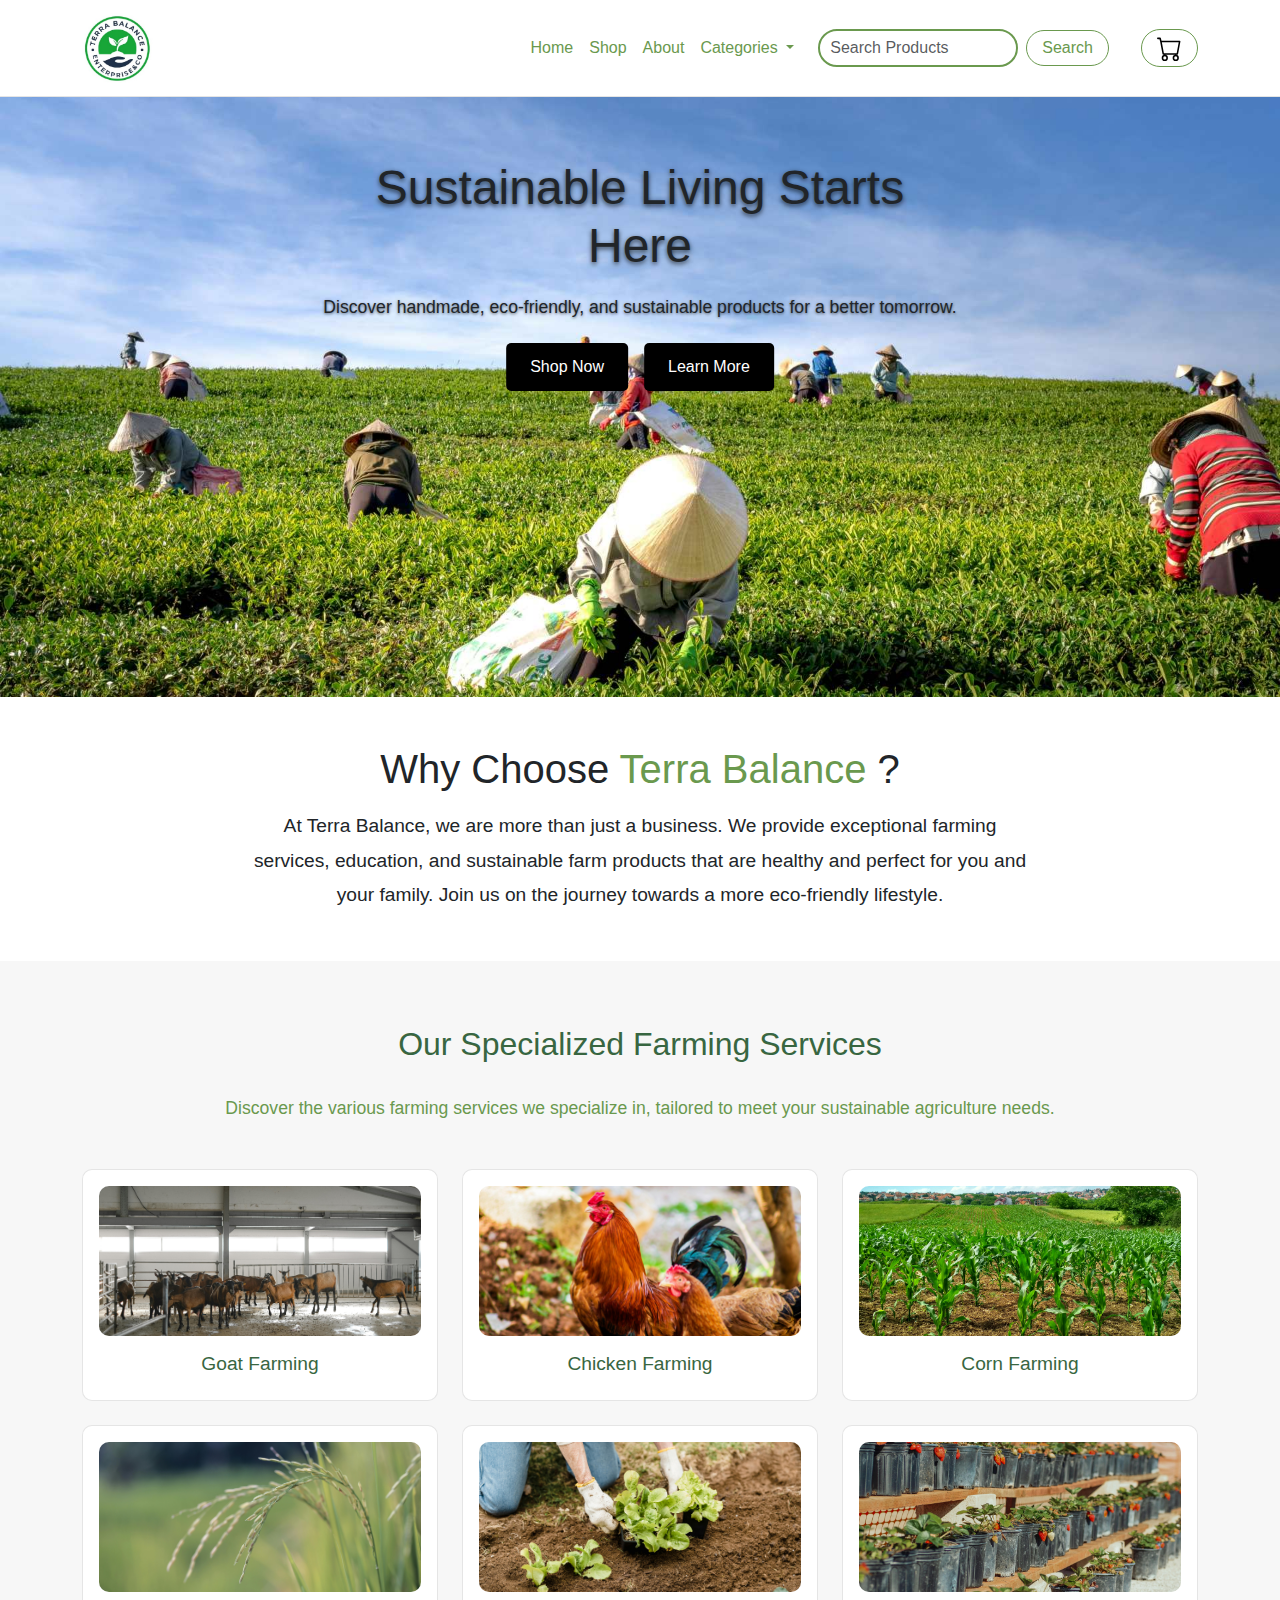
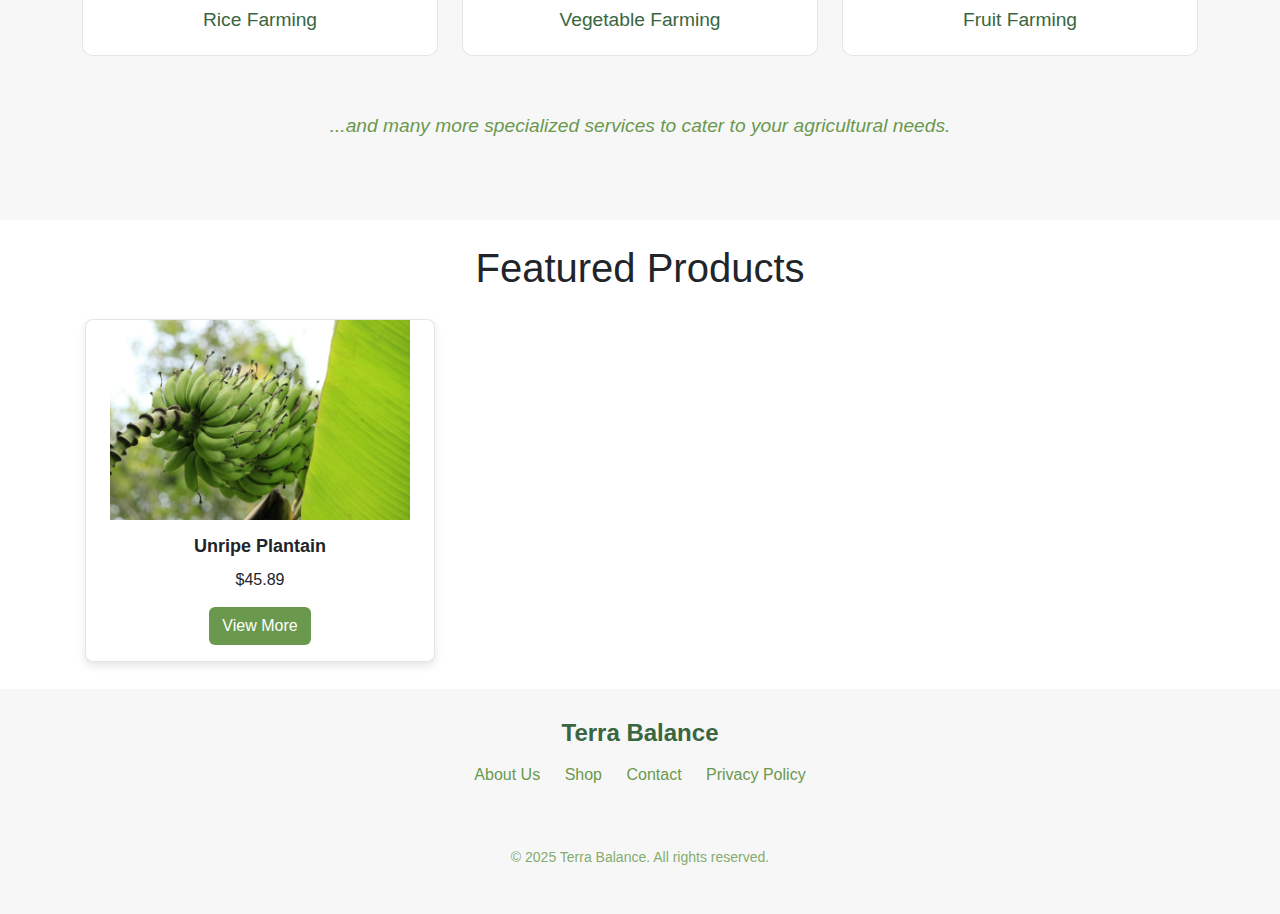
==== commit 8c025c11: "." ====
--- a/index.html
+++ b/index.html
@@ -158,6 +158,27 @@
     
             
         </section>
+
+        <footer>
+            <div class="footer-container">
+                <div class="footer-logo">
+                    <h2>Terra Balance</h2>
+                </div>
+                <div class="footer-links">
+                    <a href="#">About Us</a>
+                    <a href="#">Shop</a>
+                    <a href="#">Contact</a>
+                    <a href="#">Privacy Policy</a>
+                </div>
+                <div class="footer-socials">
+                    <a href="#"><i class="fab fa-facebook"></i></a>
+                    <a href="#"><i class="fab fa-instagram"></i></a>
+                    <a href="#"><i class="fab fa-twitter"></i></a>
+                </div>
+                <p class="footer-text">&copy; 2025 Terra Balance. All rights reserved.</p>
+            </div>
+        </footer>
+        
         
         
         
--- a/styles/styles.css
+++ b/styles/styles.css
@@ -616,4 +616,55 @@
 .btn-primary:active{
     background-color: #005cbf !important;
     border-color: #0056b3 !important;
+}
+footer {
+    background-color: #F7F7F7;
+    color: var(--primary-color);
+    padding: 30px 0;
+    text-align: center;
+}
+
+.footer-container {
+    width: 90%;
+    max-width: 1200px;
+    margin: 0 auto;
+}
+
+.footer-logo h2 {
+    font-size: 24px;
+    font-weight: bold;
+    color: var(--secondary-color);
+}
+
+.footer-links {
+    margin: 15px 0;
+}
+
+.footer-links a {
+    color: var(--primary-color);
+    text-decoration: none;
+    margin: 0 10px;
+    font-size: 16px;
+    transition: color 0.3s ease-in-out;
+}
+
+.footer-links a:hover {
+    color: var(--accent1);
+}
+
+.footer-socials a {
+    margin: 0 10px;
+    font-size: 20px;
+    color: var(--primary-color);
+    transition: color 0.3s ease-in-out;
+}
+
+.footer-socials a:hover {
+    color: var(--accent2);
+}
+
+.footer-text {
+    margin-top: 15px;
+    font-size: 14px;
+    opacity: 0.8;
 }